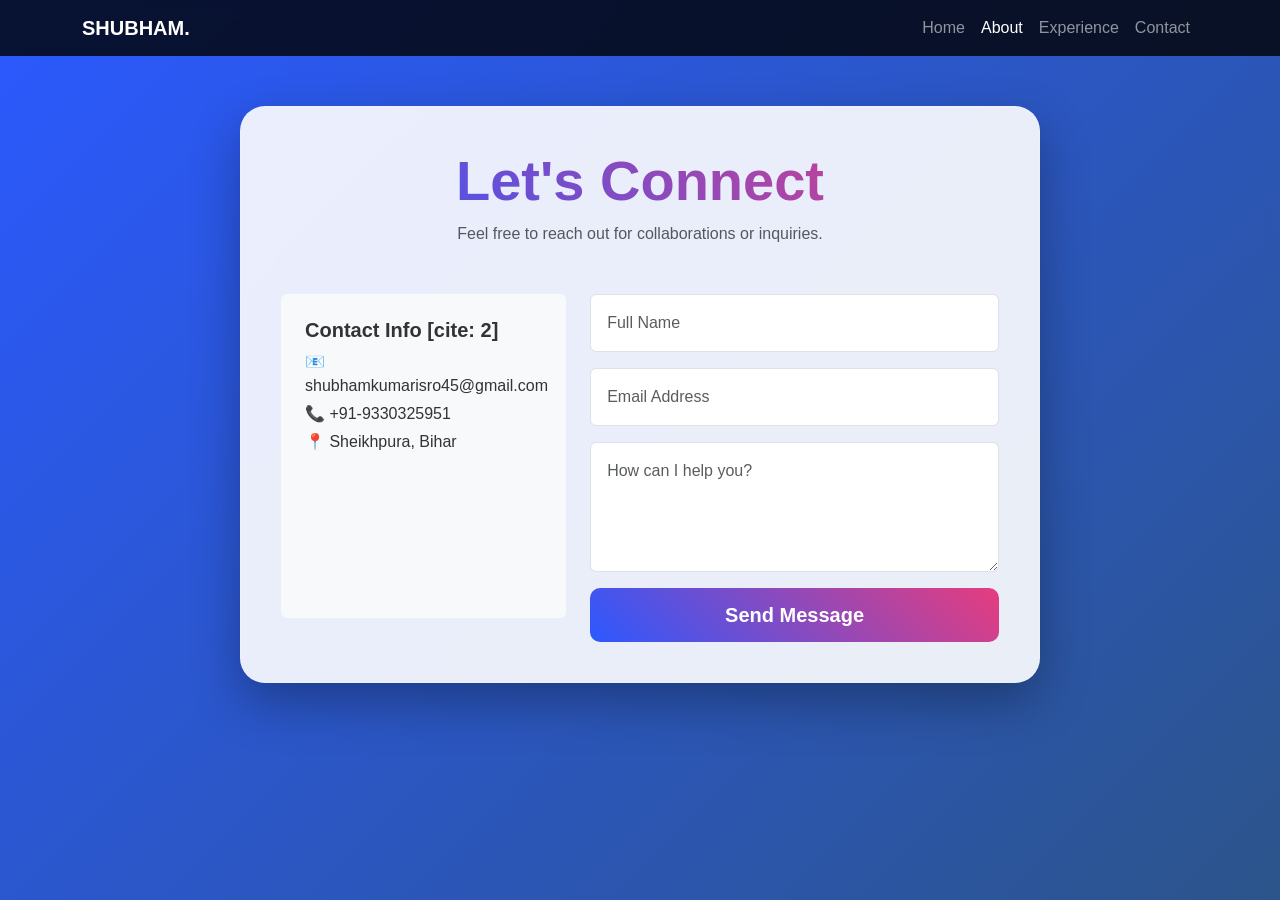
==== contact.html @ cdd75d94 "Add files via upload" ====
<!DOCTYPE html>
<html lang="en">
<head>
    <meta charset="UTF-8">
    <link href="https://cdn.jsdelivr.net/npm/bootstrap@5.3.0/dist/css/bootstrap.min.css" rel="stylesheet">
    <link rel="stylesheet" href="style.css">
    <title>Contact | Shubham Kumar</title>
</head>
<body>

     <nav class="navbar navbar-expand-lg navbar-dark sticky-top">
        <div class="container">
            <a class="navbar-brand fw-bold" href="index.html">SHUBHAM.</a>
            <div class="navbar-nav ms-auto">
                <a class="nav-link" href="index.html">Home</a>
                <a class="nav-link active" href="about.html">About</a>
                <a class="nav-link" href="experience.html">Experience</a>
                <a class="nav-link" href="contact.html">Contact</a>
            </div>
        </div>
    </nav>


    <div class="container mt-5">
        <div class="glass-container mx-auto" style="max-width: 800px;">
            <div class="text-center mb-5">
                <h2 class="display-4 text-gradient">Let's Connect</h2>
                <p class="text-muted">Feel free to reach out for collaborations or inquiries.</p>
            </div>
            <div class="row">
                <div class="col-md-5 mb-4">
                    <div class="p-4 bg-light rounded h-100">
                        <h5 class="fw-bold">Contact Info [cite: 2]</h5>
                        <p class="mb-1">📧 shubhamkumarisro45@gmail.com</p>
                        <p class="mb-1">📞 +91-9330325951</p>
                        <p class="mb-1">📍 Sheikhpura, Bihar </p>
                    </div>
                </div>
                <div class="col-md-7">
                    <form id="contactForm">
                        <input type="text" class="form-control mb-3 p-3" placeholder="Full Name" required>
                        <input type="email" class="form-control mb-3 p-3" placeholder="Email Address" required>
                        <textarea class="form-control mb-3 p-3" rows="4" placeholder="How can I help you?"></textarea>
                        <button type="submit" class="btn btn-primary w-100 fs-5 fw-bold">Send Message</button>
                    </form>
                </div>
            </div>
        </div>
    </div>
    <script src="script.js"></script>
</body>
</html>
---- style.css ----
:root {
    --primary: #2b59ff;
    --secondary: #e73c7e;
    --glass: rgba(255, 255, 255, 0.9);
}

body {
    font-family: 'Lexend', sans-serif;
    margin: 0;
    /* 4-Color Animated Gradient Background */
    background: linear-gradient(-45deg, #0f2027, #203a43, #2c5364, #2b59ff);
    background-size: 400% 400%;
    animation: gradientBG 12s ease infinite;
    min-height: 100vh;
    color: #fff;
}

@keyframes gradientBG {
    0% { background-position: 0% 50%; }
    50% { background-position: 100% 50%; }
    100% { background-position: 0% 50%; }
}

.navbar {
    background: rgba(0, 0, 0, 0.8) !important;
    backdrop-filter: blur(10px);
}

/* Glassmorphism Card Style */
.glass-container {
    background: var(--glass);
    backdrop-filter: blur(15px);
    border-radius: 25px;
    border: 1px solid rgba(255, 255, 255, 0.2);
    padding: 40px;
    color: #333;
    margin-top: 50px;
    margin-bottom: 50px;
    box-shadow: 0 20px 50px rgba(0,0,0,0.3);
}

.text-gradient {
    background: linear-gradient(45deg, var(--primary), var(--secondary));
    -webkit-background-clip: text;
    -webkit-text-fill-color: transparent;
    font-weight: bold;
}

.btn-primary {
    background: linear-gradient(45deg, var(--primary), var(--secondary));
    border: none;
    padding: 12px 30px;
    border-radius: 10px;
    transition: 0.3s;
}

.btn-primary:hover {
    transform: scale(1.05);
    box-shadow: 0 10px 20px rgba(43, 89, 255, 0.4);
}

.mini-footer {
    position: fixed;
    bottom: 0;
    left: 0;
    width: 100%;
    background: rgba(0, 0, 0, 0.85); /* Dark Glass Look */
    backdrop-filter: blur(8px);
    color: white;
    padding: 10px 0;
    font-size: 14px;
    z-index: 9999;
    border-top: 2px solid #2b59ff; /* Blue Electrical Line */
}

.footer-left span {
    letter-spacing: 1px;
}

.resume-mini-btn {
    background: #2b59ff;
    color: white;
    padding: 4px 12px;
    border-radius: 20px;
    text-decoration: none;
    font-size: 12px;
    font-weight: bold;
    transition: 0.3s;
}

.resume-mini-btn:hover {
    background: #e73c7e;
    color: white;
}

/* Page content ko footer se dabne se bachane ke liye */
body {
    padding-bottom: 60px; 
}
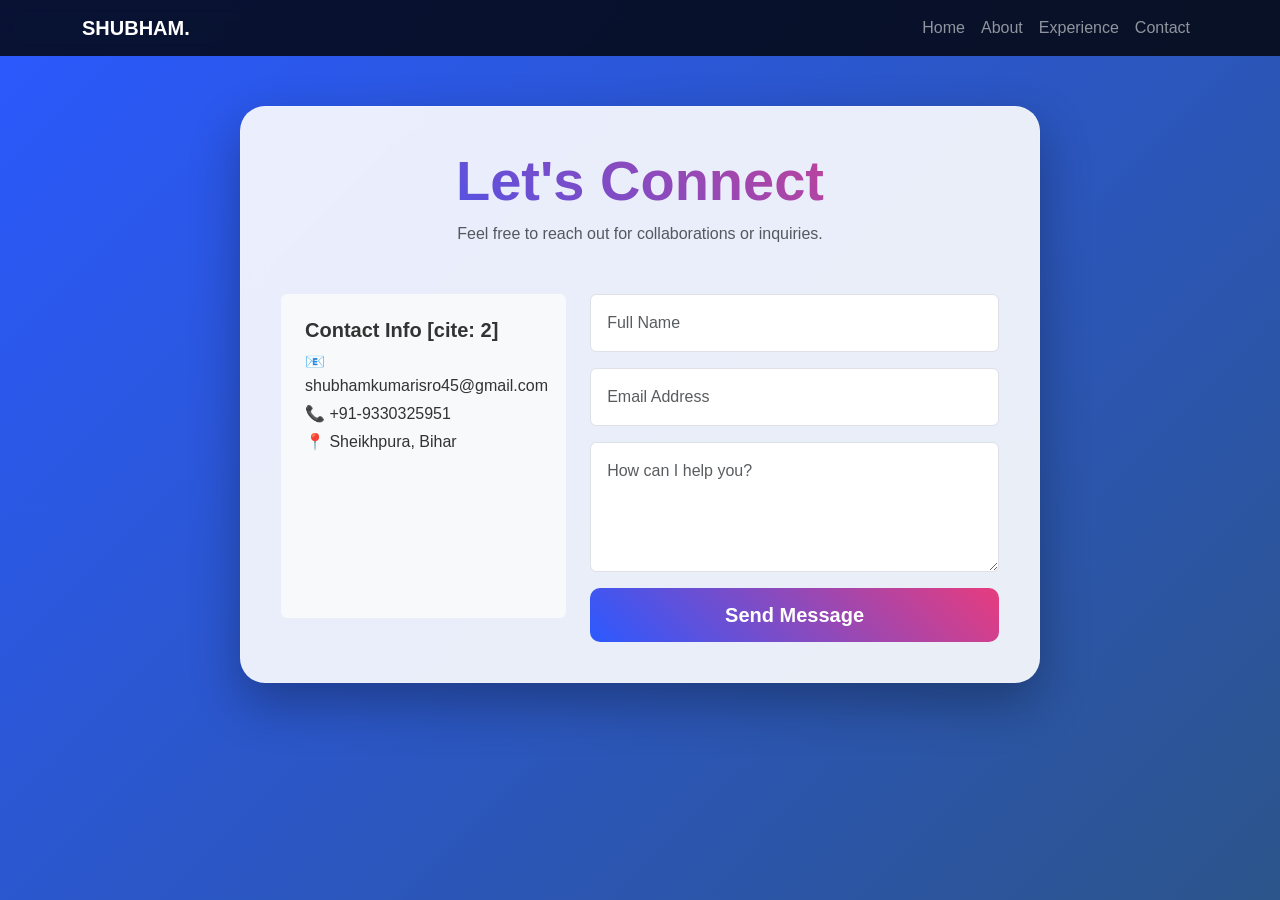
==== commit 3e33b846: "Add files via upload" ====
--- a/contact.html
+++ b/contact.html
@@ -6,19 +6,26 @@
     <link rel="stylesheet" href="style.css">
     <title>Contact | Shubham Kumar</title>
 </head>
+<script src="https://cdn.jsdelivr.net/npm/bootstrap@5.3.0/dist/js/bootstrap.bundle.min.js"></script>
+<script src="script.js"></script>
 <body>
 
      <nav class="navbar navbar-expand-lg navbar-dark sticky-top">
-        <div class="container">
-            <a class="navbar-brand fw-bold" href="index.html">SHUBHAM.</a>
-            <div class="navbar-nav ms-auto">
-                <a class="nav-link" href="index.html">Home</a>
-                <a class="nav-link active" href="about.html">About</a>
-                <a class="nav-link" href="experience.html">Experience</a>
-                <a class="nav-link" href="contact.html">Contact</a>
-            </div>
+    <div class="container">
+        <a class="navbar-brand fw-bold" href="index.html">SHUBHAM.</a>
+        <button class="navbar-toggler" type="button" data-bs-toggle="collapse" data-bs-target="#myNav">
+            <span class="navbar-toggler-icon"></span>
+        </button>
+        <div class="collapse navbar-collapse" id="myNav">
+            <ul class="navbar-nav ms-auto">
+                <li class="nav-item"><a class="nav-link" href="index.html">Home</a></li>
+                <li class="nav-item"><a class="nav-link" href="about.html">About</a></li>
+                <li class="nav-item"><a class="nav-link" href="experience.html">Experience</a></li>
+                <li class="nav-item"><a class="nav-link" href="contact.html">Contact</a></li>
+            </ul>
         </div>
-    </nav>
+    </div>
+</nav>
 
 
     <div class="container mt-5">
